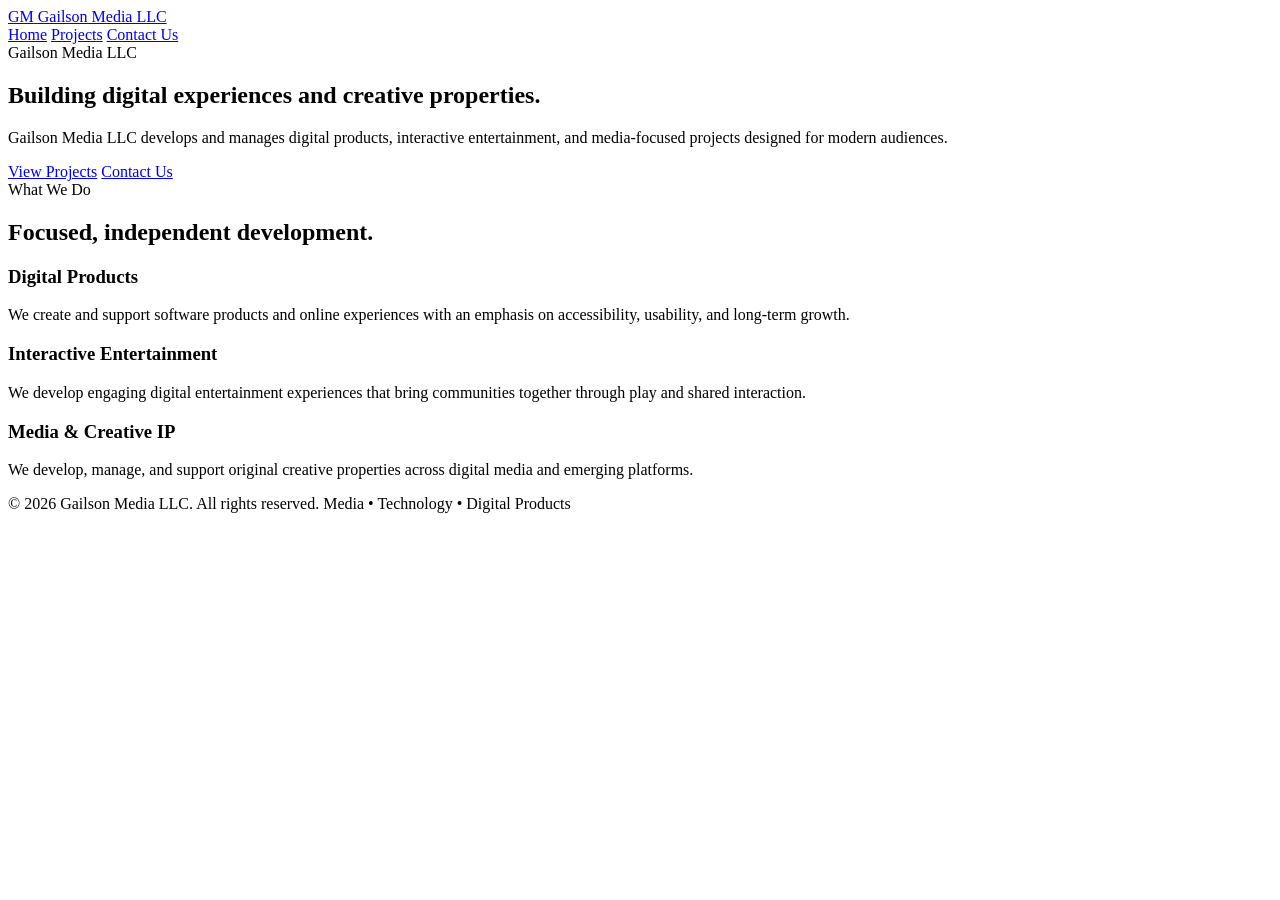
==== index.html @ a20b32b0 "Add Gailson Media homepage" ====
<!doctype html>
<html lang="en">
<head>
  <meta charset="utf-8">
  <meta name="viewport" content="width=device-width,initial-scale=1">
  <title>Gailson Media LLC | Media, Technology & Digital Products</title>
  <meta name="description" content="Official website of Gailson Media LLC, a media and technology company developing digital products, interactive entertainment, and creative properties.">
  <link rel="stylesheet" href="styles.css">
</head>
<body>

<header class="site-header">
  <div class="container nav">
    <a class="brand" href="index.html" aria-label="Gailson Media LLC home">
      <span class="brand-mark">GM</span>
      <span>Gailson Media LLC</span>
    </a>
    <nav class="nav-links" aria-label="Primary navigation">
      <a href="index.html" class="active">Home</a>
      <a href="projects.html" class="">Projects</a>
      <a href="contact.html" class="">Contact Us</a>
    </nav>
  </div>
</header>

<main>
  <section class="hero">
    <div class="container">
      <div class="eyebrow">Gailson Media LLC</div>
      <h1>Building digital experiences and creative properties.</h1>
      <p class="lead">Gailson Media LLC develops and manages digital products, interactive entertainment, and media-focused projects designed for modern audiences.</p>
      <div class="actions">
        <a class="btn btn-primary" href="projects.html">View Projects</a>
        <a class="btn btn-secondary" href="contact.html">Contact Us</a>
      </div>
    </div>
  </section>

  <section class="section">
    <div class="container">
      <div class="eyebrow">What We Do</div>
      <h2>Focused, independent development.</h2>
      <div class="grid">
        <article class="card">
          <h3>Digital Products</h3>
          <p>We create and support software products and online experiences with an emphasis on accessibility, usability, and long-term growth.</p>
        </article>
        <article class="card">
          <h3>Interactive Entertainment</h3>
          <p>We develop engaging digital entertainment experiences that bring communities together through play and shared interaction.</p>
        </article>
        <article class="card">
          <h3>Media & Creative IP</h3>
          <p>We develop, manage, and support original creative properties across digital media and emerging platforms.</p>
        </article>
      </div>
    </div>
  </section>
</main>

<footer>
  <div class="container footer-row">
    <span>© 2026 Gailson Media LLC. All rights reserved.</span>
    <span>Media • Technology • Digital Products</span>
  </div>
</footer>

</body>
</html>
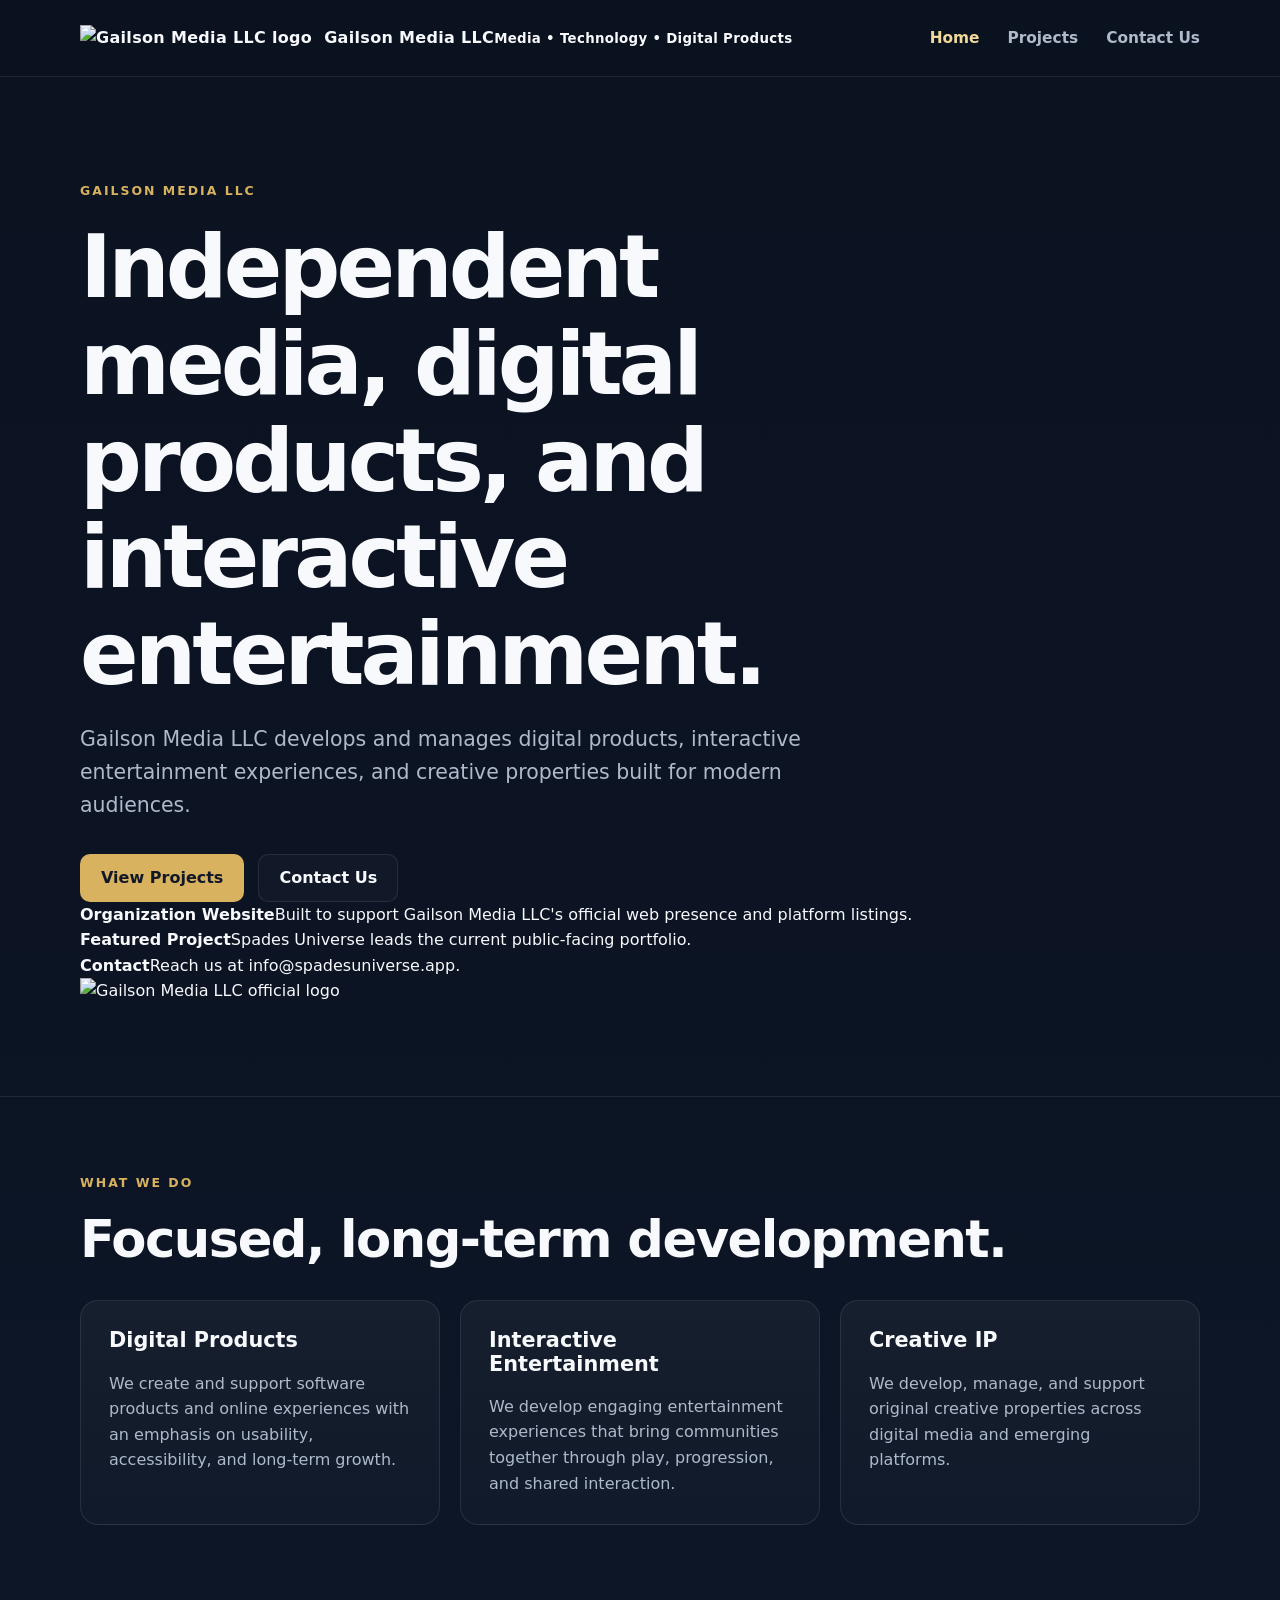
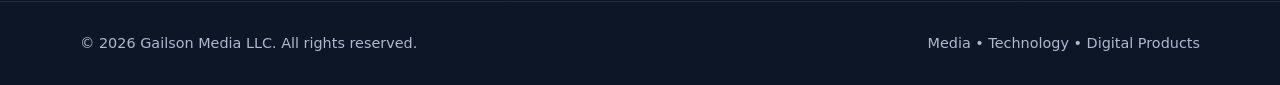
==== commit c7662289: "Update Gailson Media site branding and projects" ====
--- a/index.html
+++ b/index.html
@@ -8,30 +8,38 @@
   <link rel="stylesheet" href="styles.css">
 </head>
 <body>
-
 <header class="site-header">
   <div class="container nav">
     <a class="brand" href="index.html" aria-label="Gailson Media LLC home">
-      <span class="brand-mark">GM</span>
-      <span>Gailson Media LLC</span>
+      <img class="brand-logo" src="assets/gailson-media-logo.svg" alt="Gailson Media LLC logo">
+      <span class="brand-stack"><strong>Gailson Media LLC</strong><small>Media • Technology • Digital Products</small></span>
     </a>
     <nav class="nav-links" aria-label="Primary navigation">
-      <a href="index.html" class="active">Home</a>
-      <a href="projects.html" class="">Projects</a>
-      <a href="contact.html" class="">Contact Us</a>
+      <a href="index.html" class="active">Home</a><a href="projects.html">Projects</a><a href="contact.html">Contact Us</a>
     </nav>
   </div>
 </header>
-
 <main>
   <section class="hero">
-    <div class="container">
-      <div class="eyebrow">Gailson Media LLC</div>
-      <h1>Building digital experiences and creative properties.</h1>
-      <p class="lead">Gailson Media LLC develops and manages digital products, interactive entertainment, and media-focused projects designed for modern audiences.</p>
-      <div class="actions">
-        <a class="btn btn-primary" href="projects.html">View Projects</a>
-        <a class="btn btn-secondary" href="contact.html">Contact Us</a>
+    <div class="container hero-grid">
+      <div>
+        <div class="eyebrow">Gailson Media LLC</div>
+        <h1>Independent media, digital products, and interactive entertainment.</h1>
+        <p class="lead">Gailson Media LLC develops and manages digital products, interactive entertainment experiences, and creative properties built for modern audiences.</p>
+        <div class="actions">
+          <a class="btn btn-primary" href="projects.html">View Projects</a>
+          <a class="btn btn-secondary" href="contact.html">Contact Us</a>
+        </div>
+        <div class="stat-strip">
+          <div class="stat"><strong>Organization Website</strong><span>Built to support Gailson Media LLC's official web presence and platform listings.</span></div>
+          <div class="stat"><strong>Featured Project</strong><span>Spades Universe leads the current public-facing portfolio.</span></div>
+          <div class="stat"><strong>Contact</strong><span>Reach us at <a href="mailto:info@spadesuniverse.app">info@spadesuniverse.app</a>.</span></div>
+        </div>
+      </div>
+      <div class="hero-logo-panel">
+        <div class="hero-logo-card">
+          <img class="hero-logo" src="assets/gailson-media-logo.svg" alt="Gailson Media LLC official logo">
+        </div>
       </div>
     </div>
   </section>
@@ -39,31 +47,29 @@
   <section class="section">
     <div class="container">
       <div class="eyebrow">What We Do</div>
-      <h2>Focused, independent development.</h2>
+      <h2>Focused, long-term development.</h2>
       <div class="grid">
         <article class="card">
           <h3>Digital Products</h3>
-          <p>We create and support software products and online experiences with an emphasis on accessibility, usability, and long-term growth.</p>
+          <p>We create and support software products and online experiences with an emphasis on usability, accessibility, and long-term growth.</p>
         </article>
         <article class="card">
           <h3>Interactive Entertainment</h3>
-          <p>We develop engaging digital entertainment experiences that bring communities together through play and shared interaction.</p>
+          <p>We develop engaging entertainment experiences that bring communities together through play, progression, and shared interaction.</p>
         </article>
         <article class="card">
-          <h3>Media & Creative IP</h3>
+          <h3>Creative IP</h3>
           <p>We develop, manage, and support original creative properties across digital media and emerging platforms.</p>
         </article>
       </div>
     </div>
   </section>
 </main>
-
 <footer>
   <div class="container footer-row">
     <span>© 2026 Gailson Media LLC. All rights reserved.</span>
     <span>Media • Technology • Digital Products</span>
   </div>
 </footer>
-
 </body>
 </html>
--- a/styles.css
+++ b/styles.css
@@ -0,0 +1,94 @@
+:root{
+  --bg:#0b1220;
+  --surface:#111a2c;
+  --surface-2:#162238;
+  --text:#f7f9fc;
+  --muted:#aeb9ca;
+  --gold:#d8b25f;
+  --gold-soft:#f0d99a;
+  --line:rgba(255,255,255,.09);
+  --max:1120px;
+}
+*{box-sizing:border-box}
+html{scroll-behavior:smooth}
+body{
+  margin:0;
+  font-family:Inter,ui-sans-serif,system-ui,-apple-system,BlinkMacSystemFont,"Segoe UI",sans-serif;
+  background:linear-gradient(180deg,#0b1220 0%,#0d1627 100%);
+  color:var(--text);
+  line-height:1.6;
+}
+a{color:inherit;text-decoration:none}
+img{max-width:100%}
+.container{width:min(calc(100% - 40px),var(--max));margin-inline:auto}
+.site-header{
+  position:sticky;top:0;z-index:20;
+  background:rgba(11,18,32,.92);
+  backdrop-filter:blur(12px);
+  border-bottom:1px solid var(--line);
+}
+.nav{
+  min-height:76px;
+  display:flex;align-items:center;justify-content:space-between;gap:24px;
+}
+.brand{display:flex;align-items:center;gap:12px;font-weight:800;letter-spacing:.02em}
+.brand-mark{
+  width:38px;height:38px;border:1px solid rgba(216,178,95,.55);border-radius:10px;
+  display:grid;place-items:center;color:var(--gold);font-weight:900;
+  background:linear-gradient(145deg,rgba(216,178,95,.12),rgba(255,255,255,.02));
+}
+.nav-links{display:flex;align-items:center;gap:28px}
+.nav-links a{color:var(--muted);font-weight:650;font-size:.96rem}
+.nav-links a:hover,.nav-links a.active{color:var(--gold-soft)}
+.hero{padding:104px 0 92px}
+.eyebrow{
+  color:var(--gold);text-transform:uppercase;letter-spacing:.16em;font-weight:800;font-size:.78rem;
+  margin-bottom:18px;
+}
+h1,h2,h3{line-height:1.12;margin:0 0 18px}
+h1{font-size:clamp(2.7rem,7vw,5.4rem);letter-spacing:-.045em;max-width:900px}
+h2{font-size:clamp(2rem,4vw,3.2rem);letter-spacing:-.03em}
+h3{font-size:1.3rem}
+.lead{font-size:clamp(1.05rem,2vw,1.28rem);color:var(--muted);max-width:760px}
+.actions{display:flex;flex-wrap:wrap;gap:14px;margin-top:32px}
+.btn{
+  display:inline-flex;align-items:center;justify-content:center;min-height:48px;padding:0 20px;
+  border-radius:10px;font-weight:800;border:1px solid transparent;
+}
+.btn-primary{background:var(--gold);color:#111827}
+.btn-secondary{border-color:var(--line);background:rgba(255,255,255,.025);color:var(--text)}
+.section{padding:76px 0;border-top:1px solid var(--line)}
+.grid{display:grid;grid-template-columns:repeat(3,1fr);gap:20px;margin-top:32px}
+.card{
+  background:linear-gradient(180deg,rgba(255,255,255,.045),rgba(255,255,255,.018));
+  border:1px solid var(--line);border-radius:18px;padding:28px;
+}
+.card p{color:var(--muted);margin-bottom:0}
+.kicker{color:var(--gold);font-size:.82rem;font-weight:800;text-transform:uppercase;letter-spacing:.12em}
+.project-card{display:flex;flex-direction:column;min-height:280px}
+.project-card .project-link{margin-top:auto;color:var(--gold-soft);font-weight:800}
+.page-hero{padding:80px 0 48px}
+.page-hero h1{font-size:clamp(2.5rem,6vw,4.4rem)}
+.contact-wrap{display:grid;grid-template-columns:1.2fr .8fr;gap:22px;margin-top:28px}
+.contact-box{background:var(--surface);border:1px solid var(--line);border-radius:18px;padding:30px}
+.contact-label{color:var(--muted);font-size:.9rem;margin-bottom:6px}
+.contact-value{font-weight:750;font-size:1.08rem;word-break:break-word}
+.notice{
+  margin-top:22px;padding:18px 20px;border-left:3px solid var(--gold);
+  background:rgba(216,178,95,.08);color:var(--muted);border-radius:8px;
+}
+footer{border-top:1px solid var(--line);padding:30px 0;color:var(--muted);font-size:.9rem}
+.footer-row{display:flex;justify-content:space-between;gap:20px;flex-wrap:wrap}
+.small{font-size:.92rem;color:var(--muted)}
+@media(max-width:800px){
+  .nav{min-height:68px}
+  .nav-links{gap:16px}
+  .brand span:last-child{display:none}
+  .hero{padding:76px 0 68px}
+  .grid,.contact-wrap{grid-template-columns:1fr}
+}
+@media(max-width:520px){
+  .container{width:min(calc(100% - 28px),var(--max))}
+  .nav-links a{font-size:.9rem}
+  .nav-links{gap:12px}
+}
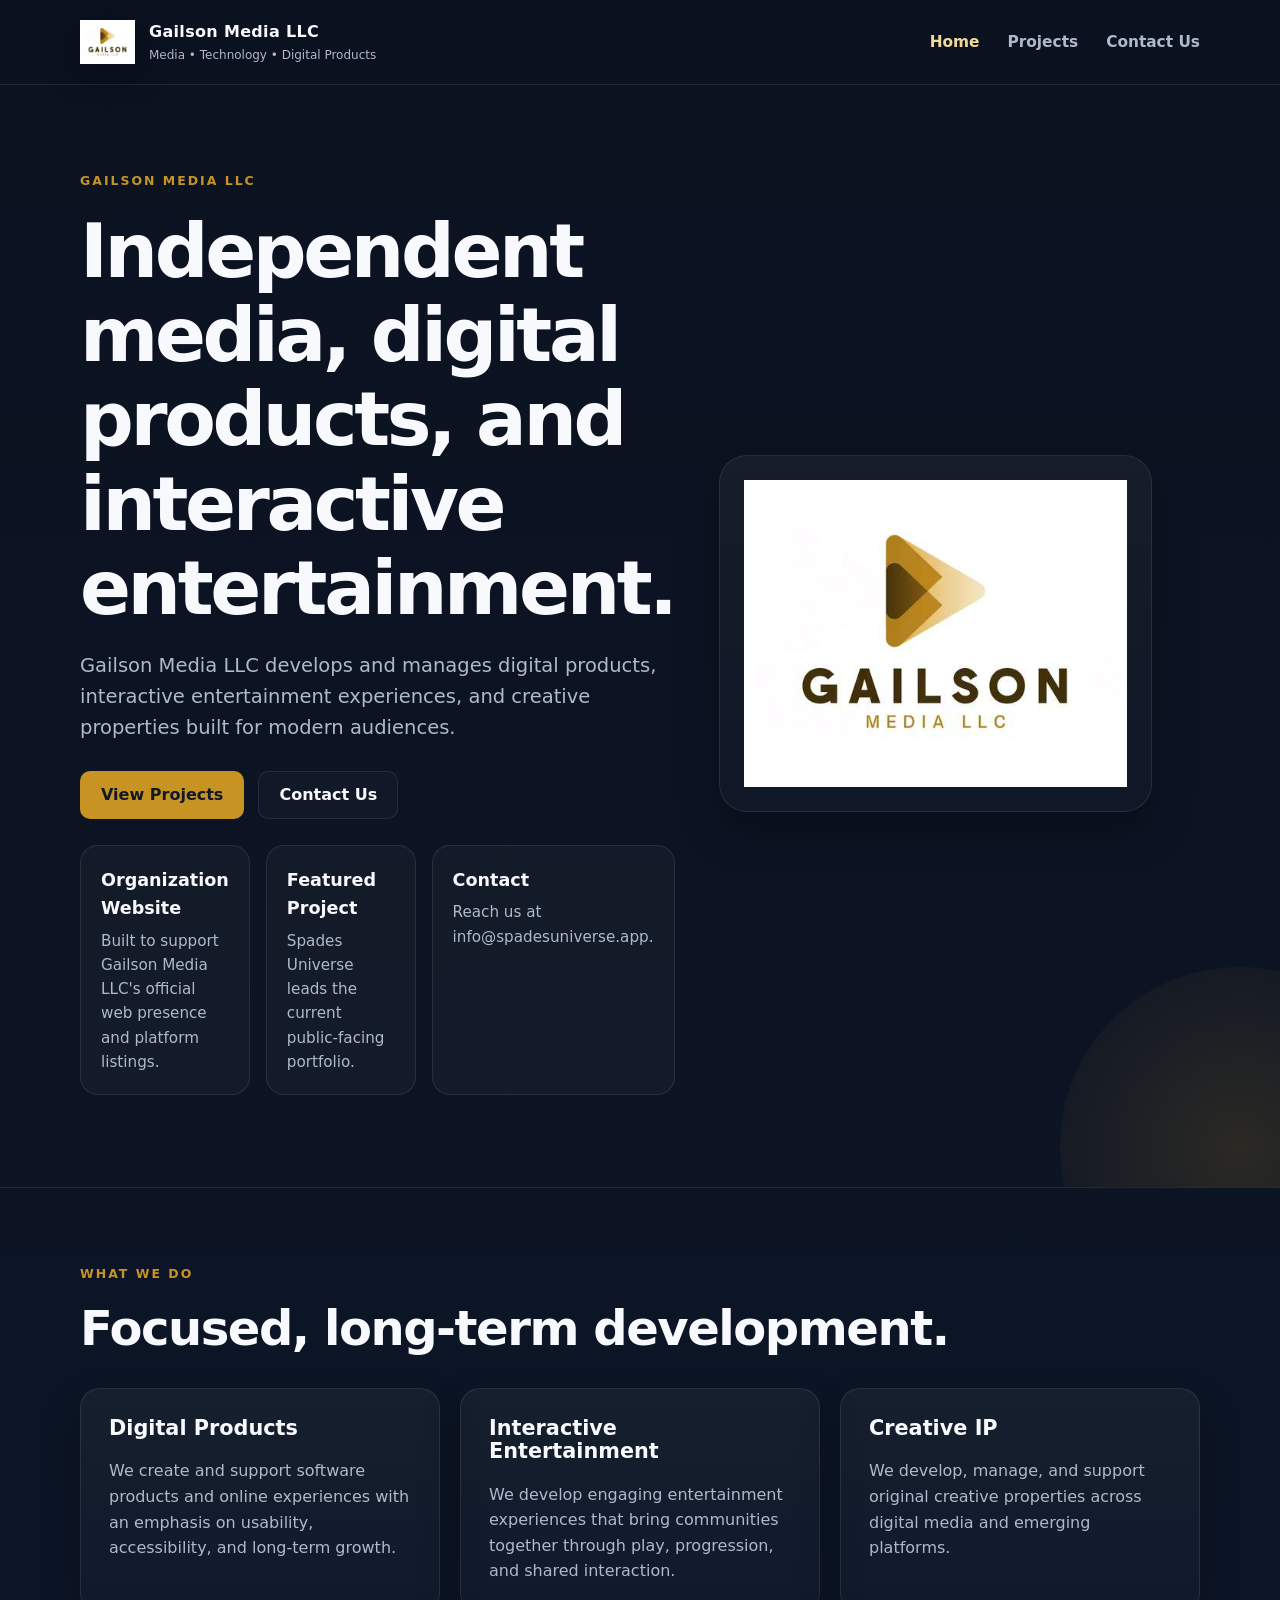
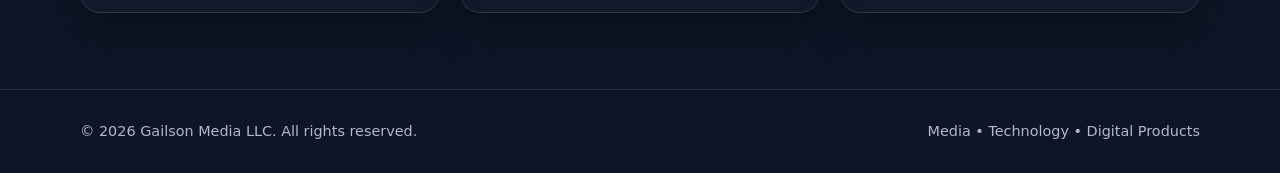
==== commit b749b23c: "Fix image assets for GitHub Pages" ====
--- a/index.html
+++ b/index.html
@@ -11,7 +11,7 @@
 <header class="site-header">
   <div class="container nav">
     <a class="brand" href="index.html" aria-label="Gailson Media LLC home">
-      <img class="brand-logo" src="assets/gailson-media-logo.svg" alt="Gailson Media LLC logo">
+      <img class="brand-logo" src="assets/gailson-media-logo.jpg" alt="Gailson Media LLC logo">
       <span class="brand-stack"><strong>Gailson Media LLC</strong><small>Media • Technology • Digital Products</small></span>
     </a>
     <nav class="nav-links" aria-label="Primary navigation">
@@ -38,7 +38,7 @@
       </div>
       <div class="hero-logo-panel">
         <div class="hero-logo-card">
-          <img class="hero-logo" src="assets/gailson-media-logo.svg" alt="Gailson Media LLC official logo">
+          <img class="hero-logo" src="assets/gailson-media-logo.jpg" alt="Gailson Media LLC official logo">
         </div>
       </div>
     </div>
--- a/styles.css
+++ b/styles.css
@@ -1,13 +1,15 @@
 :root{
   --bg:#0b1220;
+  --bg-2:#0f1728;
   --surface:#111a2c;
   --surface-2:#162238;
   --text:#f7f9fc;
   --muted:#aeb9ca;
-  --gold:#d8b25f;
+  --gold:#c79423;
   --gold-soft:#f0d99a;
   --line:rgba(255,255,255,.09);
   --max:1120px;
+  --shadow:0 20px 40px rgba(0,0,0,.28);
 }
 *{box-sizing:border-box}
 html{scroll-behavior:smooth}
@@ -19,7 +21,7 @@
   line-height:1.6;
 }
 a{color:inherit;text-decoration:none}
-img{max-width:100%}
+img{max-width:100%;display:block}
 .container{width:min(calc(100% - 40px),var(--max));margin-inline:auto}
 .site-header{
   position:sticky;top:0;z-index:20;
@@ -27,68 +29,77 @@
   backdrop-filter:blur(12px);
   border-bottom:1px solid var(--line);
 }
-.nav{
-  min-height:76px;
-  display:flex;align-items:center;justify-content:space-between;gap:24px;
-}
-.brand{display:flex;align-items:center;gap:12px;font-weight:800;letter-spacing:.02em}
-.brand-mark{
-  width:38px;height:38px;border:1px solid rgba(216,178,95,.55);border-radius:10px;
-  display:grid;place-items:center;color:var(--gold);font-weight:900;
-  background:linear-gradient(145deg,rgba(216,178,95,.12),rgba(255,255,255,.02));
-}
+.nav{min-height:84px;display:flex;align-items:center;justify-content:space-between;gap:24px}
+.brand{display:flex;align-items:center;gap:14px;min-width:0}
+.brand-logo{height:44px;width:auto;filter:drop-shadow(0 10px 18px rgba(0,0,0,.20))}
+.brand-stack{display:flex;flex-direction:column;gap:2px}
+.brand-stack strong{font-size:1rem;letter-spacing:.02em}
+.brand-stack small{font-size:.75rem;color:var(--muted)}
 .nav-links{display:flex;align-items:center;gap:28px}
 .nav-links a{color:var(--muted);font-weight:650;font-size:.96rem}
 .nav-links a:hover,.nav-links a.active{color:var(--gold-soft)}
-.hero{padding:104px 0 92px}
-.eyebrow{
-  color:var(--gold);text-transform:uppercase;letter-spacing:.16em;font-weight:800;font-size:.78rem;
-  margin-bottom:18px;
+.hero{padding:86px 0 92px;position:relative;overflow:hidden}
+.hero::before{
+  content:"";position:absolute;inset:auto -140px -140px auto;width:360px;height:360px;border-radius:50%;
+  background:radial-gradient(circle, rgba(199,148,35,.16), rgba(199,148,35,0));pointer-events:none;
 }
+.hero-grid{display:grid;grid-template-columns:1.1fr .9fr;align-items:center;gap:44px}
+.eyebrow{color:var(--gold);text-transform:uppercase;letter-spacing:.16em;font-weight:800;font-size:.78rem;margin-bottom:18px}
+.hero-logo-panel{display:flex;justify-content:center}
+.hero-logo-card{
+  background:linear-gradient(180deg,rgba(255,255,255,.045),rgba(255,255,255,.018));
+  border:1px solid var(--line);border-radius:28px;padding:24px;box-shadow:var(--shadow);
+}
+.hero-logo{width:min(100%,480px);margin-inline:auto}
 h1,h2,h3{line-height:1.12;margin:0 0 18px}
-h1{font-size:clamp(2.7rem,7vw,5.4rem);letter-spacing:-.045em;max-width:900px}
-h2{font-size:clamp(2rem,4vw,3.2rem);letter-spacing:-.03em}
+h1{font-size:clamp(2.5rem,6vw,4.7rem);letter-spacing:-.045em}
+h2{font-size:clamp(2rem,4vw,3rem);letter-spacing:-.03em}
 h3{font-size:1.3rem}
-.lead{font-size:clamp(1.05rem,2vw,1.28rem);color:var(--muted);max-width:760px}
-.actions{display:flex;flex-wrap:wrap;gap:14px;margin-top:32px}
-.btn{
-  display:inline-flex;align-items:center;justify-content:center;min-height:48px;padding:0 20px;
-  border-radius:10px;font-weight:800;border:1px solid transparent;
-}
+.lead{font-size:clamp(1.02rem,2vw,1.22rem);color:var(--muted);max-width:760px}
+.actions{display:flex;flex-wrap:wrap;gap:14px;margin-top:28px}
+.btn{display:inline-flex;align-items:center;justify-content:center;min-height:48px;padding:0 20px;border-radius:10px;font-weight:800;border:1px solid transparent}
 .btn-primary{background:var(--gold);color:#111827}
 .btn-secondary{border-color:var(--line);background:rgba(255,255,255,.025);color:var(--text)}
 .section{padding:76px 0;border-top:1px solid var(--line)}
 .grid{display:grid;grid-template-columns:repeat(3,1fr);gap:20px;margin-top:32px}
-.card{
-  background:linear-gradient(180deg,rgba(255,255,255,.045),rgba(255,255,255,.018));
-  border:1px solid var(--line);border-radius:18px;padding:28px;
-}
+.card{background:linear-gradient(180deg,rgba(255,255,255,.045),rgba(255,255,255,.018));border:1px solid var(--line);border-radius:20px;padding:28px;box-shadow:var(--shadow)}
 .card p{color:var(--muted);margin-bottom:0}
 .kicker{color:var(--gold);font-size:.82rem;font-weight:800;text-transform:uppercase;letter-spacing:.12em}
-.project-card{display:flex;flex-direction:column;min-height:280px}
-.project-card .project-link{margin-top:auto;color:var(--gold-soft);font-weight:800}
-.page-hero{padding:80px 0 48px}
-.page-hero h1{font-size:clamp(2.5rem,6vw,4.4rem)}
+.stat-strip{display:grid;grid-template-columns:repeat(3,1fr);gap:16px;margin-top:26px}
+.stat{padding:20px;border-radius:18px;background:rgba(255,255,255,.03);border:1px solid var(--line)}
+.stat strong{display:block;font-size:1.1rem;margin-bottom:6px}
+.stat span{display:block;color:var(--muted);font-size:.95rem}
+.page-hero{padding:78px 0 42px}
+.page-hero h1{font-size:clamp(2.4rem,6vw,4.2rem)}
+.feature-banner{margin-top:30px}
+.feature-banner img{border-radius:22px;border:1px solid var(--line);box-shadow:var(--shadow);width:100%}
+.project-showcase{display:grid;grid-template-columns:1fr 1fr;gap:22px;align-items:stretch;margin-top:18px}
+.project-media{background:linear-gradient(180deg,rgba(255,255,255,.045),rgba(255,255,255,.018));border:1px solid var(--line);border-radius:22px;padding:18px;box-shadow:var(--shadow)}
+.project-media img{border-radius:16px;width:100%;height:auto}
+.project-card{display:flex;flex-direction:column;min-height:100%}
+.project-link{margin-top:auto;color:var(--gold-soft);font-weight:800}
 .contact-wrap{display:grid;grid-template-columns:1.2fr .8fr;gap:22px;margin-top:28px}
-.contact-box{background:var(--surface);border:1px solid var(--line);border-radius:18px;padding:30px}
+.contact-box{background:var(--surface);border:1px solid var(--line);border-radius:18px;padding:30px;box-shadow:var(--shadow)}
+.contact-brand-logo{height:60px;margin-bottom:22px}
+.contact-spacer{height:22px}
 .contact-label{color:var(--muted);font-size:.9rem;margin-bottom:6px}
 .contact-value{font-weight:750;font-size:1.08rem;word-break:break-word}
-.notice{
-  margin-top:22px;padding:18px 20px;border-left:3px solid var(--gold);
-  background:rgba(216,178,95,.08);color:var(--muted);border-radius:8px;
-}
+.notice{margin-top:22px;padding:18px 20px;border-left:3px solid var(--gold);background:rgba(199,148,35,.08);color:var(--muted);border-radius:8px}
 footer{border-top:1px solid var(--line);padding:30px 0;color:var(--muted);font-size:.9rem}
 .footer-row{display:flex;justify-content:space-between;gap:20px;flex-wrap:wrap}
 .small{font-size:.92rem;color:var(--muted)}
-@media(max-width:800px){
-  .nav{min-height:68px}
-  .nav-links{gap:16px}
-  .brand span:last-child{display:none}
-  .hero{padding:76px 0 68px}
-  .grid,.contact-wrap{grid-template-columns:1fr}
+@media(max-width:900px){
+  .hero-grid,.project-showcase,.contact-wrap,.grid,.stat-strip{grid-template-columns:1fr}
+  .hero{padding:72px 0}
+}
+@media(max-width:760px){
+  .nav{min-height:76px;align-items:flex-start;padding:14px 0;flex-direction:column}
+  .nav-links{gap:14px;flex-wrap:wrap}
+  .brand-stack small{display:none}
 }
 @media(max-width:520px){
   .container{width:min(calc(100% - 28px),var(--max))}
+  .brand-logo{height:36px}
   .nav-links a{font-size:.9rem}
-  .nav-links{gap:12px}
+  .hero-logo-card{padding:18px}
 }
